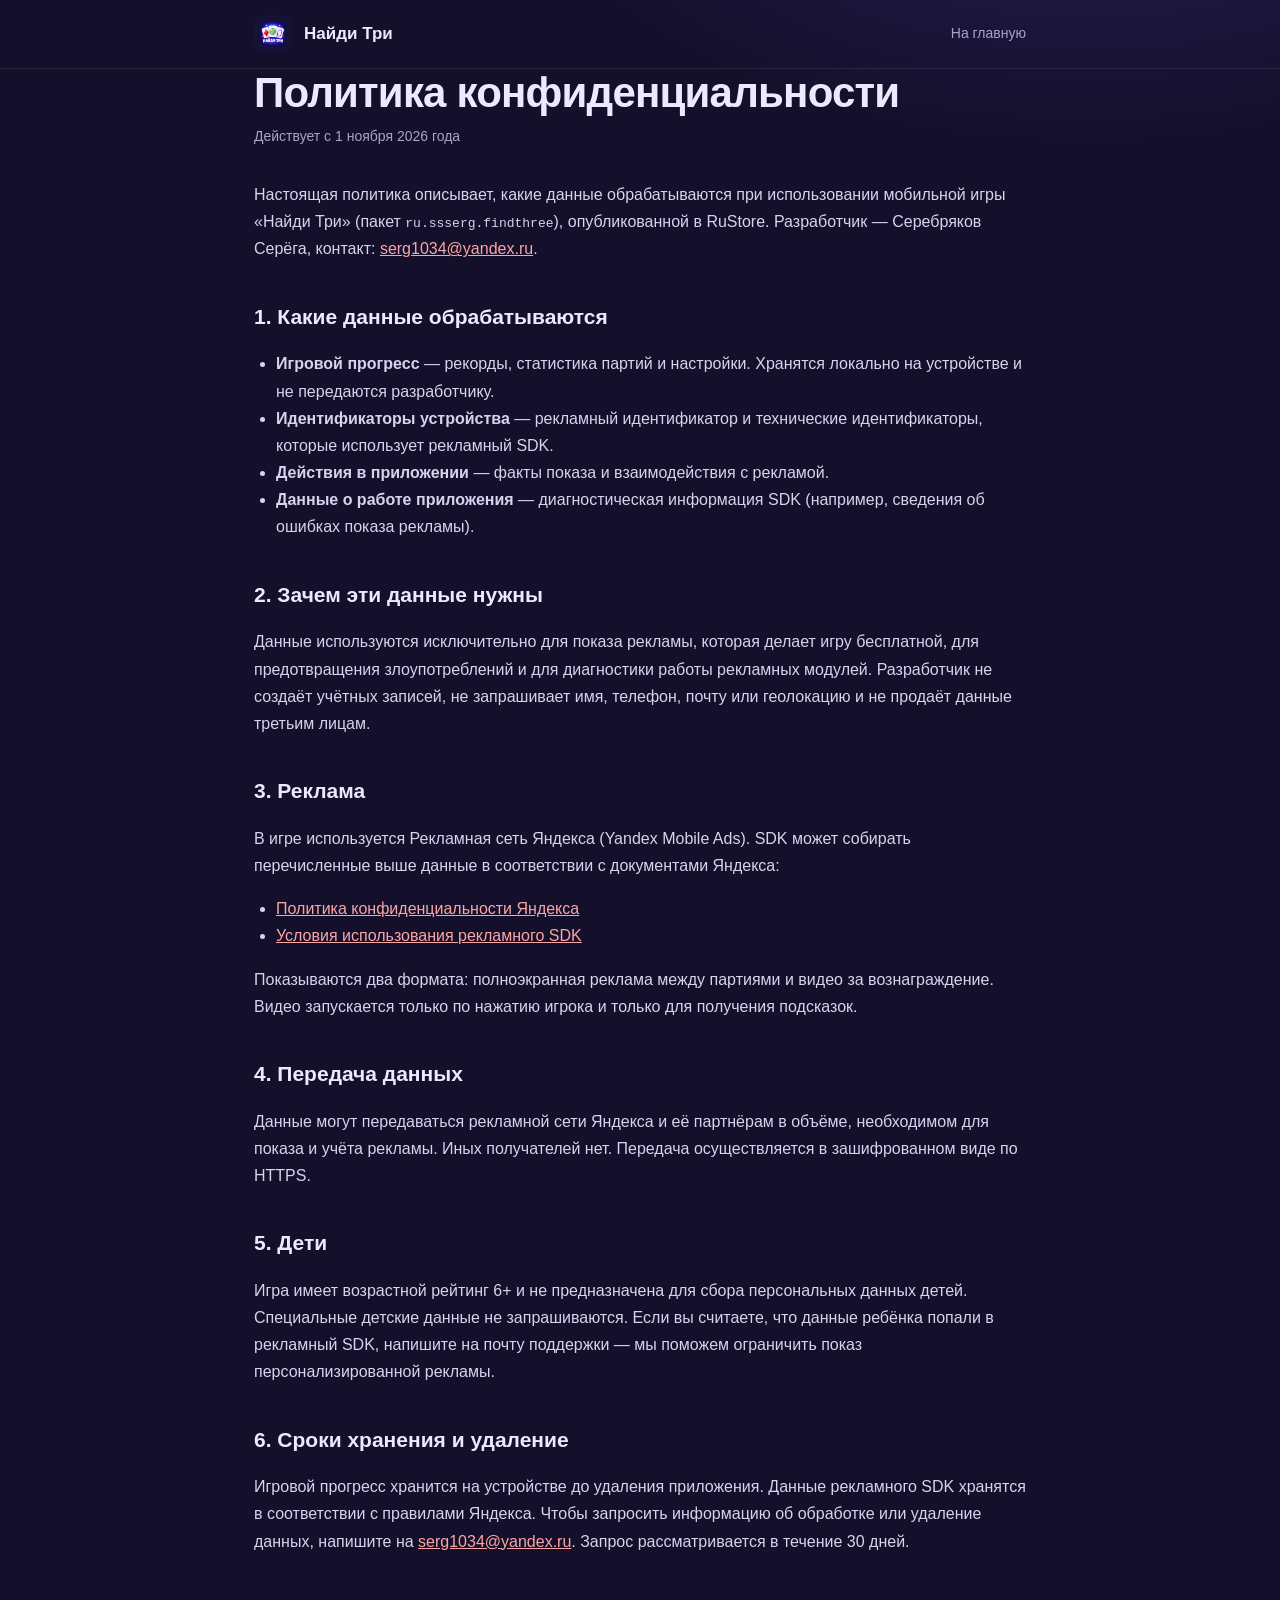
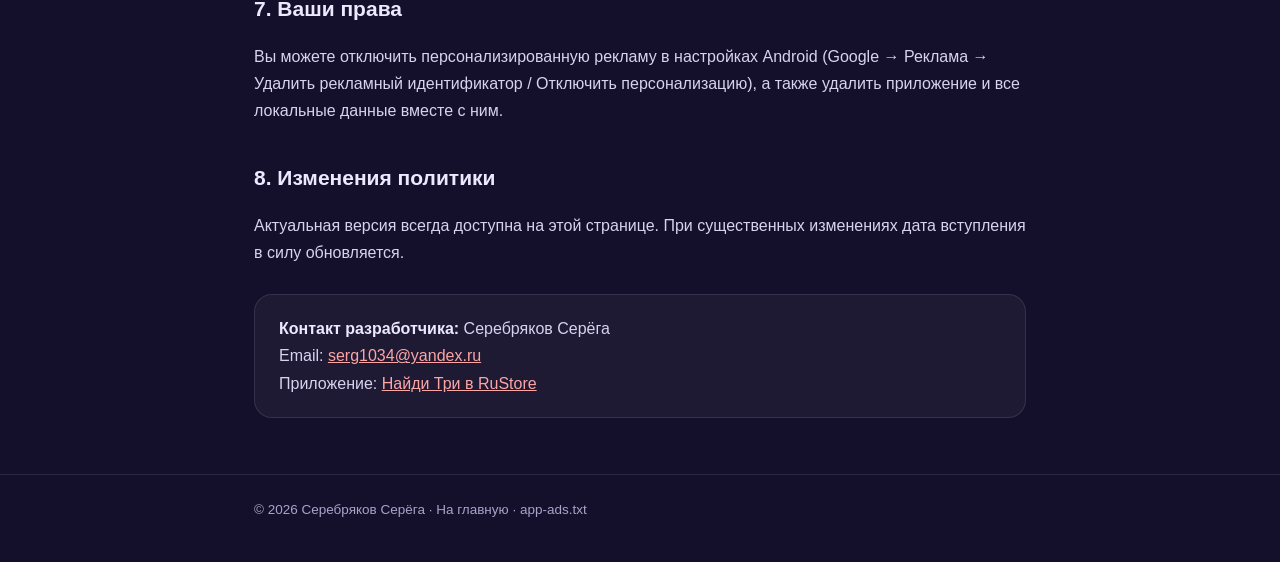
==== privacy.html @ dafddd33 "Find Three developer site and app-ads.txt" ====
<!DOCTYPE html>
<html lang="ru">
<head>
<meta charset="utf-8">
<meta name="viewport" content="width=device-width, initial-scale=1">
<title>Политика конфиденциальности — Найди Три</title>
<meta name="description" content="Политика конфиденциальности игры «Найди Три» для Android.">
<link rel="icon" href="icon.png">
<style>
  :root {
    --bg: #14102b;
    --text: #ece9ff;
    --muted: #a9a3c9;
    --accent: #ef4444;
    --line: rgba(255, 255, 255, 0.1);
    --card: rgba(255, 255, 255, 0.045);
  }
  * { box-sizing: border-box; }
  body {
    margin: 0;
    background: radial-gradient(1000px 600px at 85% -10%, #2a1f5c 0%, transparent 60%), var(--bg);
    color: var(--text);
    font-family: -apple-system, BlinkMacSystemFont, "Segoe UI", Roboto, "Helvetica Neue", Arial, sans-serif;
    line-height: 1.7;
    -webkit-font-smoothing: antialiased;
  }
  .wrap { max-width: 820px; margin: 0 auto; padding: 0 24px; }
  header { border-bottom: 1px solid var(--line); }
  .nav { display: flex; align-items: center; gap: 12px; height: 68px; }
  .nav img { width: 38px; height: 38px; border-radius: 10px; }
  .nav b { font-size: 17px; }
  .nav .spacer { flex: 1; }
  .nav a { color: var(--muted); text-decoration: none; font-size: 14px; }
  .nav a:hover { color: var(--text); }
  main { padding: 48px 0 24px; }
  h1 { font-size: clamp(30px, 5vw, 42px); line-height: 1.15; letter-spacing: -0.8px; margin: 0 0 8px; }
  .date { color: var(--muted); margin: 0 0 32px; font-size: 14px; }
  h2 { font-size: 21px; margin: 36px 0 10px; }
  p, li { color: #d7d3ee; }
  ul { padding-left: 22px; }
  a { color: #fca5a5; }
  .card {
    background: var(--card);
    border: 1px solid var(--line);
    border-radius: 18px;
    padding: 20px 24px;
    margin-top: 28px;
  }
  footer {
    margin-top: 56px;
    border-top: 1px solid var(--line);
    padding: 24px 0 40px;
    color: var(--muted);
    font-size: 13.5px;
  }
  footer a { color: var(--muted); text-decoration: none; }
  footer a:hover { color: var(--text); }
</style>
</head>
<body>
<header>
  <div class="wrap nav">
    <img src="icon.png" alt="Иконка игры «Найди Три»">
    <b>Найди Три</b>
    <span class="spacer"></span>
    <a href="index.html">На главную</a>
  </div>
</header>

<main class="wrap">
  <h1>Политика конфиденциальности</h1>
  <p class="date">Действует с 1 ноября 2026 года</p>

  <p>Настоящая политика описывает, какие данные обрабатываются при использовании мобильной игры «Найди Три» (пакет <code>ru.ssserg.findthree</code>), опубликованной в RuStore. Разработчик — Серебряков Серёга, контакт: <a href="mailto:serg1034@yandex.ru">serg1034@yandex.ru</a>.</p>

  <h2>1. Какие данные обрабатываются</h2>
  <ul>
    <li><b>Игровой прогресс</b> — рекорды, статистика партий и настройки. Хранятся локально на устройстве и не передаются разработчику.</li>
    <li><b>Идентификаторы устройства</b> — рекламный идентификатор и технические идентификаторы, которые использует рекламный SDK.</li>
    <li><b>Действия в приложении</b> — факты показа и взаимодействия с рекламой.</li>
    <li><b>Данные о работе приложения</b> — диагностическая информация SDK (например, сведения об ошибках показа рекламы).</li>
  </ul>

  <h2>2. Зачем эти данные нужны</h2>
  <p>Данные используются исключительно для показа рекламы, которая делает игру бесплатной, для предотвращения злоупотреблений и для диагностики работы рекламных модулей. Разработчик не создаёт учётных записей, не запрашивает имя, телефон, почту или геолокацию и не продаёт данные третьим лицам.</p>

  <h2>3. Реклама</h2>
  <p>В игре используется Рекламная сеть Яндекса (Yandex Mobile Ads). SDK может собирать перечисленные выше данные в соответствии с документами Яндекса:</p>
  <ul>
    <li><a href="https://yandex.ru/legal/confidential/" target="_blank" rel="noopener">Политика конфиденциальности Яндекса</a></li>
    <li><a href="https://yandex.ru/legal/adsdk_agreement/" target="_blank" rel="noopener">Условия использования рекламного SDK</a></li>
  </ul>
  <p>Показываются два формата: полноэкранная реклама между партиями и видео за вознаграждение. Видео запускается только по нажатию игрока и только для получения подсказок.</p>

  <h2>4. Передача данных</h2>
  <p>Данные могут передаваться рекламной сети Яндекса и её партнёрам в объёме, необходимом для показа и учёта рекламы. Иных получателей нет. Передача осуществляется в зашифрованном виде по HTTPS.</p>

  <h2>5. Дети</h2>
  <p>Игра имеет возрастной рейтинг 6+ и не предназначена для сбора персональных данных детей. Специальные детские данные не запрашиваются. Если вы считаете, что данные ребёнка попали в рекламный SDK, напишите на почту поддержки — мы поможем ограничить показ персонализированной рекламы.</p>

  <h2>6. Сроки хранения и удаление</h2>
  <p>Игровой прогресс хранится на устройстве до удаления приложения. Данные рекламного SDK хранятся в соответствии с правилами Яндекса. Чтобы запросить информацию об обработке или удаление данных, напишите на <a href="mailto:serg1034@yandex.ru">serg1034@yandex.ru</a>. Запрос рассматривается в течение 30 дней.</p>

  <h2>7. Ваши права</h2>
  <p>Вы можете отключить персонализированную рекламу в настройках Android (Google → Реклама → Удалить рекламный идентификатор / Отключить персонализацию), а также удалить приложение и все локальные данные вместе с ним.</p>

  <h2>8. Изменения политики</h2>
  <p>Актуальная версия всегда доступна на этой странице. При существенных изменениях дата вступления в силу обновляется.</p>

  <div class="card">
    <p style="margin:0"><b style="color:var(--text)">Контакт разработчика:</b> Серебряков Серёга<br>
    Email: <a href="mailto:serg1034@yandex.ru">serg1034@yandex.ru</a><br>
    Приложение: <a href="https://www.rustore.ru/catalog/app/ru.ssserg.findthree">Найди Три в RuStore</a></p>
  </div>
</main>

<footer>
  <div class="wrap">
    © 2026 Серебряков Серёга · <a href="index.html">На главную</a> · <a href="app-ads.txt">app-ads.txt</a>
  </div>
</footer>
</body>
</html>
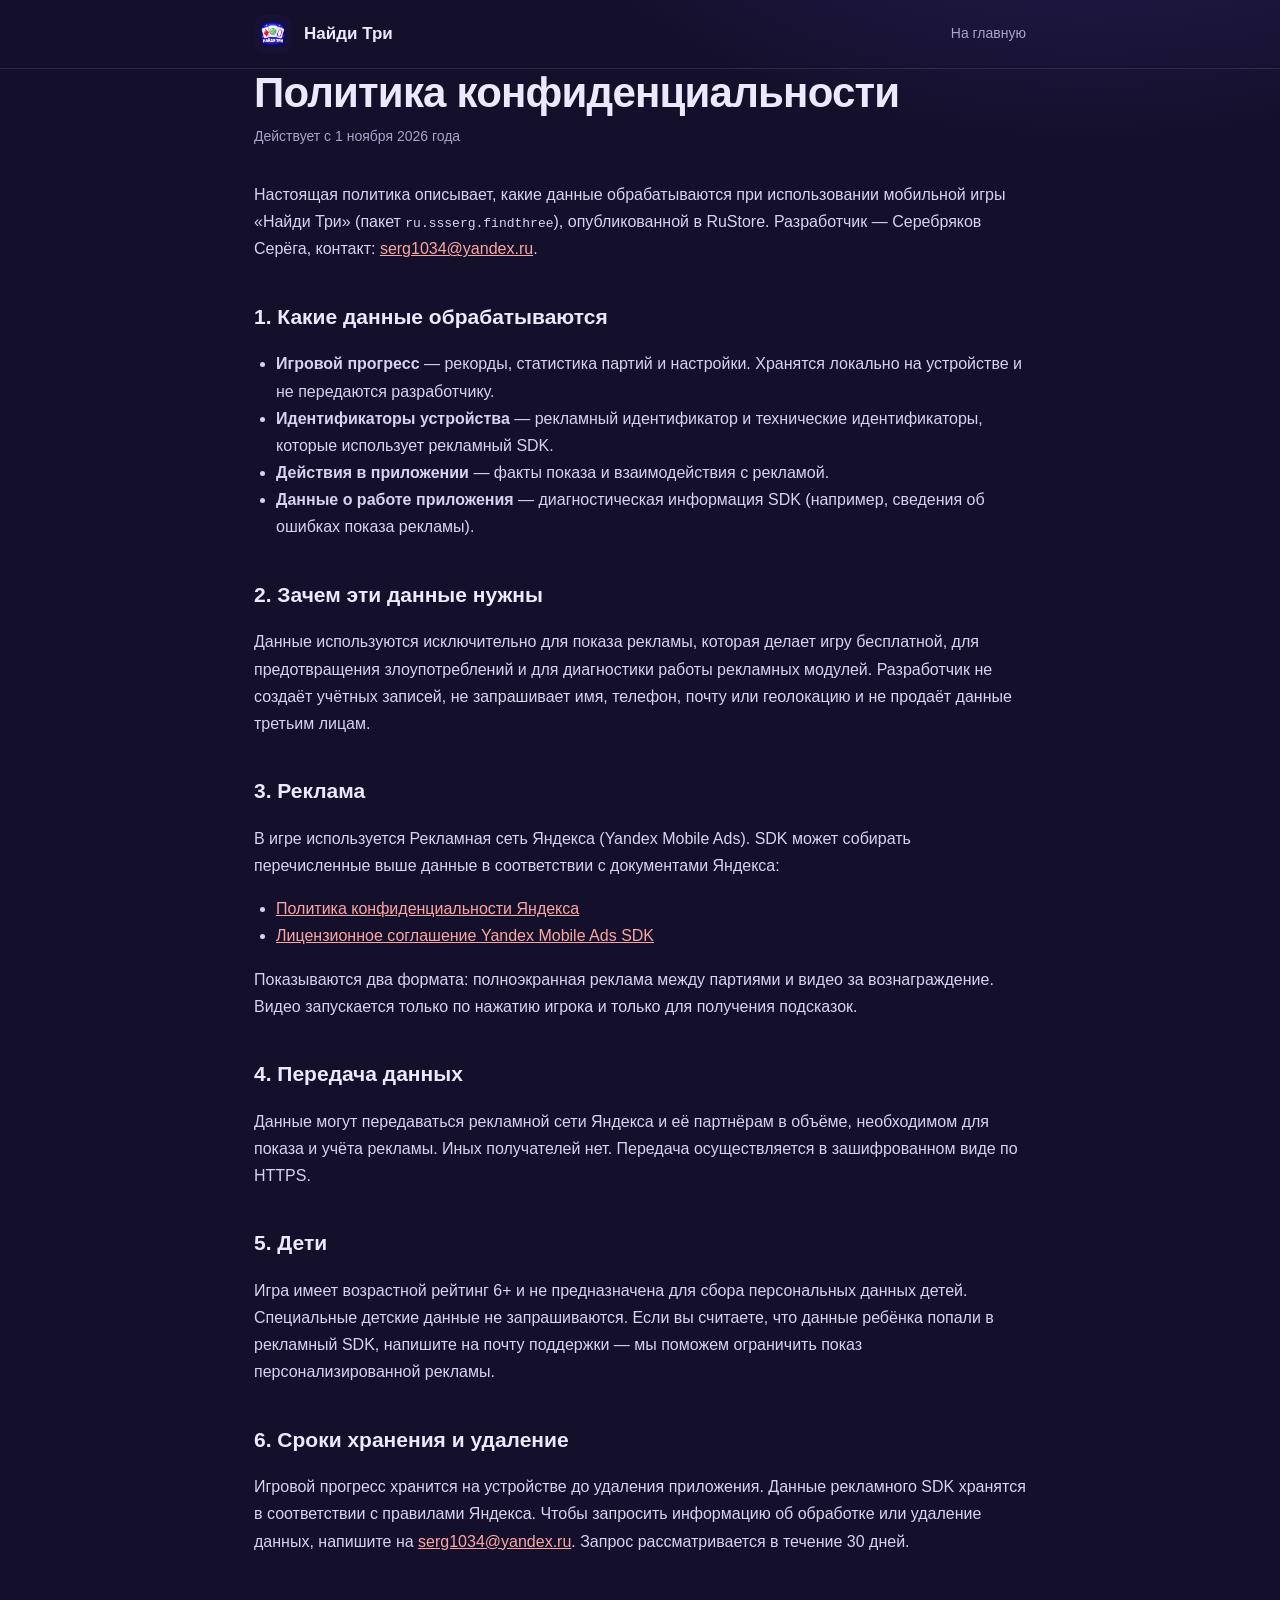
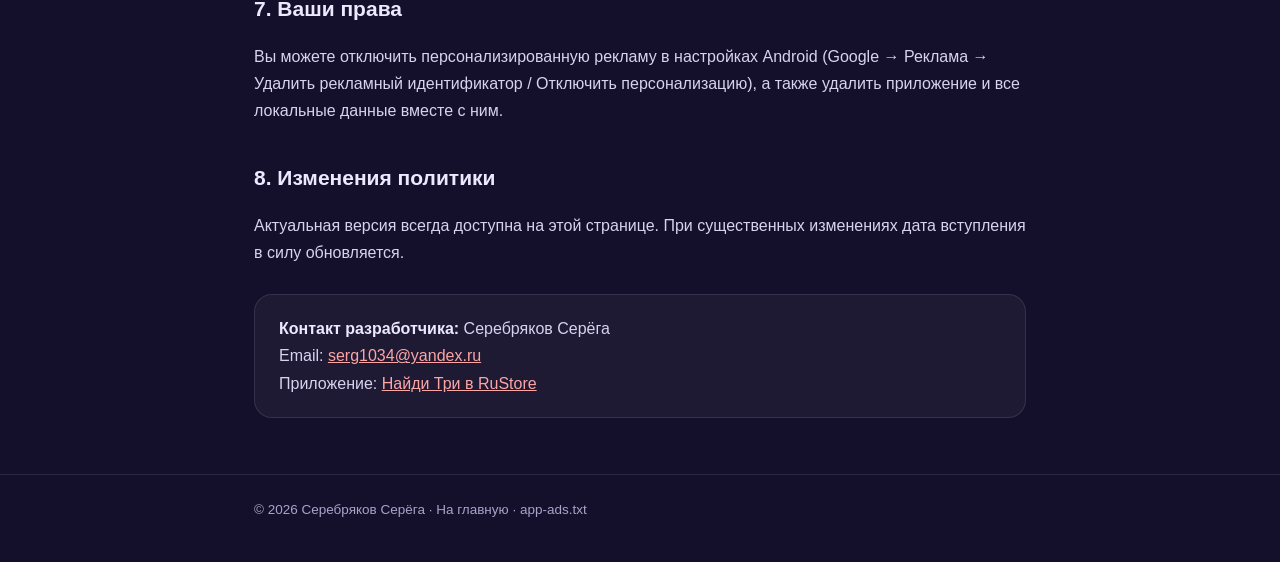
==== commit 683a00ba: "Fix Yandex Mobile Ads SDK agreement link" ====
--- a/privacy.html
+++ b/privacy.html
@@ -88,7 +88,7 @@
   <p>В игре используется Рекламная сеть Яндекса (Yandex Mobile Ads). SDK может собирать перечисленные выше данные в соответствии с документами Яндекса:</p>
   <ul>
     <li><a href="https://yandex.ru/legal/confidential/" target="_blank" rel="noopener">Политика конфиденциальности Яндекса</a></li>
-    <li><a href="https://yandex.ru/legal/adsdk_agreement/" target="_blank" rel="noopener">Условия использования рекламного SDK</a></li>
+    <li><a href="https://yandex.ru/legal/mobileads_sdk_agreement/" target="_blank" rel="noopener">Лицензионное соглашение Yandex Mobile Ads SDK</a></li>
   </ul>
   <p>Показываются два формата: полноэкранная реклама между партиями и видео за вознаграждение. Видео запускается только по нажатию игрока и только для получения подсказок.</p>
 
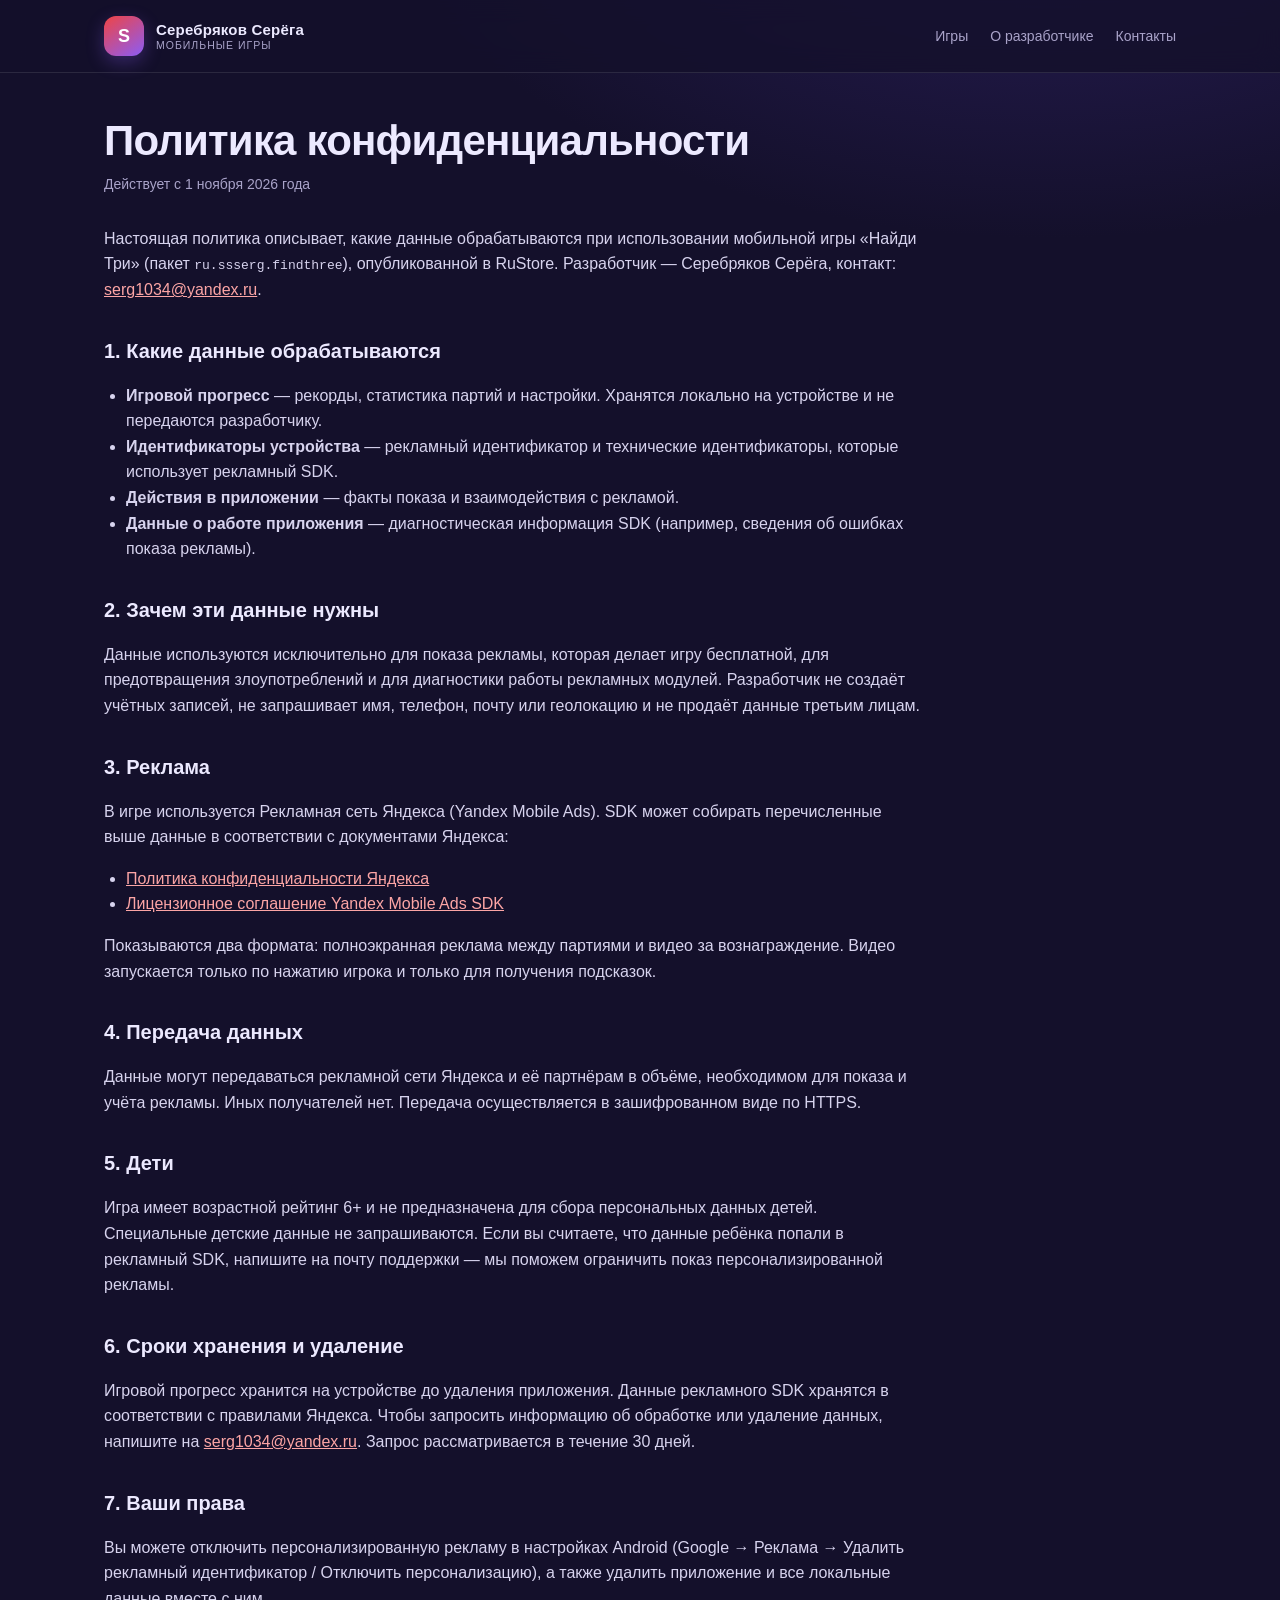
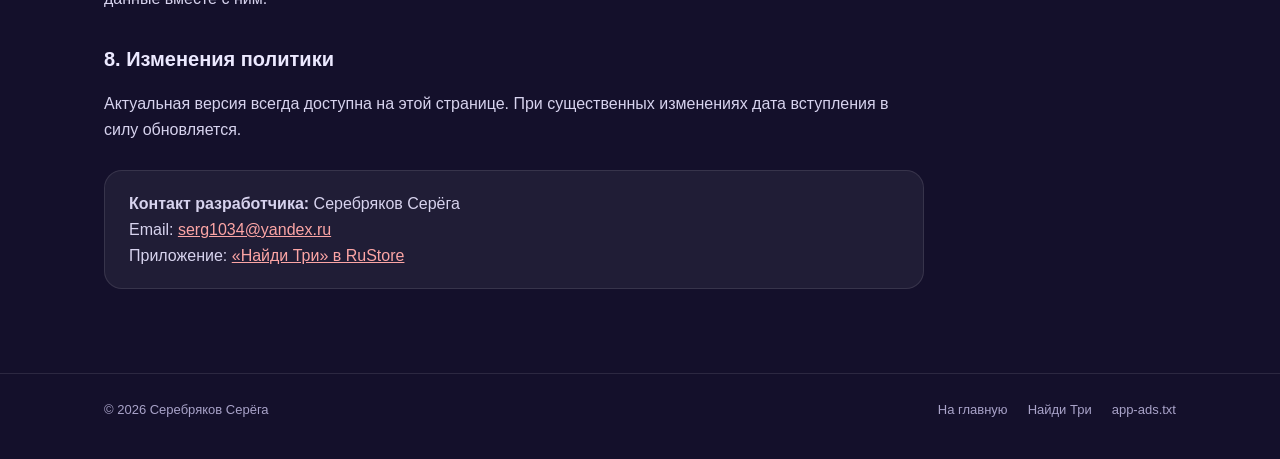
==== commit fc97ca32: "Restructure site into a multi-game developer hub" ====
--- a/privacy.html
+++ b/privacy.html
@@ -5,118 +5,83 @@
 <meta name="viewport" content="width=device-width, initial-scale=1">
 <title>Политика конфиденциальности — Найди Три</title>
 <meta name="description" content="Политика конфиденциальности игры «Найди Три» для Android.">
-<link rel="icon" href="icon.png">
-<style>
-  :root {
-    --bg: #14102b;
-    --text: #ece9ff;
-    --muted: #a9a3c9;
-    --accent: #ef4444;
-    --line: rgba(255, 255, 255, 0.1);
-    --card: rgba(255, 255, 255, 0.045);
-  }
-  * { box-sizing: border-box; }
-  body {
-    margin: 0;
-    background: radial-gradient(1000px 600px at 85% -10%, #2a1f5c 0%, transparent 60%), var(--bg);
-    color: var(--text);
-    font-family: -apple-system, BlinkMacSystemFont, "Segoe UI", Roboto, "Helvetica Neue", Arial, sans-serif;
-    line-height: 1.7;
-    -webkit-font-smoothing: antialiased;
-  }
-  .wrap { max-width: 820px; margin: 0 auto; padding: 0 24px; }
-  header { border-bottom: 1px solid var(--line); }
-  .nav { display: flex; align-items: center; gap: 12px; height: 68px; }
-  .nav img { width: 38px; height: 38px; border-radius: 10px; }
-  .nav b { font-size: 17px; }
-  .nav .spacer { flex: 1; }
-  .nav a { color: var(--muted); text-decoration: none; font-size: 14px; }
-  .nav a:hover { color: var(--text); }
-  main { padding: 48px 0 24px; }
-  h1 { font-size: clamp(30px, 5vw, 42px); line-height: 1.15; letter-spacing: -0.8px; margin: 0 0 8px; }
-  .date { color: var(--muted); margin: 0 0 32px; font-size: 14px; }
-  h2 { font-size: 21px; margin: 36px 0 10px; }
-  p, li { color: #d7d3ee; }
-  ul { padding-left: 22px; }
-  a { color: #fca5a5; }
-  .card {
-    background: var(--card);
-    border: 1px solid var(--line);
-    border-radius: 18px;
-    padding: 20px 24px;
-    margin-top: 28px;
-  }
-  footer {
-    margin-top: 56px;
-    border-top: 1px solid var(--line);
-    padding: 24px 0 40px;
-    color: var(--muted);
-    font-size: 13.5px;
-  }
-  footer a { color: var(--muted); text-decoration: none; }
-  footer a:hover { color: var(--text); }
-</style>
+<link rel="icon" href="assets/find-three-icon.png">
+<link rel="stylesheet" href="styles.css">
 </head>
 <body>
-<header>
+<header class="site-header">
   <div class="wrap nav">
-    <img src="icon.png" alt="Иконка игры «Найди Три»">
-    <b>Найди Три</b>
-    <span class="spacer"></span>
-    <a href="index.html">На главную</a>
+    <a class="brand" href="index.html">
+      <span class="brand-mark">S</span>
+      <span class="brand-text">
+        <b>Серебряков Серёга</b>
+        <small>мобильные игры</small>
+      </span>
+    </a>
+    <nav class="nav-links">
+      <a href="index.html#games">Игры</a>
+      <a href="index.html#about">О разработчике</a>
+      <a href="mailto:serg1034@yandex.ru">Контакты</a>
+    </nav>
   </div>
 </header>
 
 <main class="wrap">
-  <h1>Политика конфиденциальности</h1>
-  <p class="date">Действует с 1 ноября 2026 года</p>
+  <article class="prose">
+    <h1>Политика конфиденциальности</h1>
+    <p class="date">Действует с 1 ноября 2026 года</p>
 
-  <p>Настоящая политика описывает, какие данные обрабатываются при использовании мобильной игры «Найди Три» (пакет <code>ru.ssserg.findthree</code>), опубликованной в RuStore. Разработчик — Серебряков Серёга, контакт: <a href="mailto:serg1034@yandex.ru">serg1034@yandex.ru</a>.</p>
+    <p>Настоящая политика описывает, какие данные обрабатываются при использовании мобильной игры «Найди Три» (пакет <code>ru.ssserg.findthree</code>), опубликованной в RuStore. Разработчик — Серебряков Серёга, контакт: <a href="mailto:serg1034@yandex.ru">serg1034@yandex.ru</a>.</p>
 
-  <h2>1. Какие данные обрабатываются</h2>
-  <ul>
-    <li><b>Игровой прогресс</b> — рекорды, статистика партий и настройки. Хранятся локально на устройстве и не передаются разработчику.</li>
-    <li><b>Идентификаторы устройства</b> — рекламный идентификатор и технические идентификаторы, которые использует рекламный SDK.</li>
-    <li><b>Действия в приложении</b> — факты показа и взаимодействия с рекламой.</li>
-    <li><b>Данные о работе приложения</b> — диагностическая информация SDK (например, сведения об ошибках показа рекламы).</li>
-  </ul>
+    <h2>1. Какие данные обрабатываются</h2>
+    <ul>
+      <li><b>Игровой прогресс</b> — рекорды, статистика партий и настройки. Хранятся локально на устройстве и не передаются разработчику.</li>
+      <li><b>Идентификаторы устройства</b> — рекламный идентификатор и технические идентификаторы, которые использует рекламный SDK.</li>
+      <li><b>Действия в приложении</b> — факты показа и взаимодействия с рекламой.</li>
+      <li><b>Данные о работе приложения</b> — диагностическая информация SDK (например, сведения об ошибках показа рекламы).</li>
+    </ul>
 
-  <h2>2. Зачем эти данные нужны</h2>
-  <p>Данные используются исключительно для показа рекламы, которая делает игру бесплатной, для предотвращения злоупотреблений и для диагностики работы рекламных модулей. Разработчик не создаёт учётных записей, не запрашивает имя, телефон, почту или геолокацию и не продаёт данные третьим лицам.</p>
+    <h2>2. Зачем эти данные нужны</h2>
+    <p>Данные используются исключительно для показа рекламы, которая делает игру бесплатной, для предотвращения злоупотреблений и для диагностики работы рекламных модулей. Разработчик не создаёт учётных записей, не запрашивает имя, телефон, почту или геолокацию и не продаёт данные третьим лицам.</p>
 
-  <h2>3. Реклама</h2>
-  <p>В игре используется Рекламная сеть Яндекса (Yandex Mobile Ads). SDK может собирать перечисленные выше данные в соответствии с документами Яндекса:</p>
-  <ul>
-    <li><a href="https://yandex.ru/legal/confidential/" target="_blank" rel="noopener">Политика конфиденциальности Яндекса</a></li>
-    <li><a href="https://yandex.ru/legal/mobileads_sdk_agreement/" target="_blank" rel="noopener">Лицензионное соглашение Yandex Mobile Ads SDK</a></li>
-  </ul>
-  <p>Показываются два формата: полноэкранная реклама между партиями и видео за вознаграждение. Видео запускается только по нажатию игрока и только для получения подсказок.</p>
+    <h2>3. Реклама</h2>
+    <p>В игре используется Рекламная сеть Яндекса (Yandex Mobile Ads). SDK может собирать перечисленные выше данные в соответствии с документами Яндекса:</p>
+    <ul>
+      <li><a href="https://yandex.ru/legal/confidential/" target="_blank" rel="noopener">Политика конфиденциальности Яндекса</a></li>
+      <li><a href="https://yandex.ru/legal/mobileads_sdk_agreement/" target="_blank" rel="noopener">Лицензионное соглашение Yandex Mobile Ads SDK</a></li>
+    </ul>
+    <p>Показываются два формата: полноэкранная реклама между партиями и видео за вознаграждение. Видео запускается только по нажатию игрока и только для получения подсказок.</p>
 
-  <h2>4. Передача данных</h2>
-  <p>Данные могут передаваться рекламной сети Яндекса и её партнёрам в объёме, необходимом для показа и учёта рекламы. Иных получателей нет. Передача осуществляется в зашифрованном виде по HTTPS.</p>
+    <h2>4. Передача данных</h2>
+    <p>Данные могут передаваться рекламной сети Яндекса и её партнёрам в объёме, необходимом для показа и учёта рекламы. Иных получателей нет. Передача осуществляется в зашифрованном виде по HTTPS.</p>
 
-  <h2>5. Дети</h2>
-  <p>Игра имеет возрастной рейтинг 6+ и не предназначена для сбора персональных данных детей. Специальные детские данные не запрашиваются. Если вы считаете, что данные ребёнка попали в рекламный SDK, напишите на почту поддержки — мы поможем ограничить показ персонализированной рекламы.</p>
+    <h2>5. Дети</h2>
+    <p>Игра имеет возрастной рейтинг 6+ и не предназначена для сбора персональных данных детей. Специальные детские данные не запрашиваются. Если вы считаете, что данные ребёнка попали в рекламный SDK, напишите на почту поддержки — мы поможем ограничить показ персонализированной рекламы.</p>
 
-  <h2>6. Сроки хранения и удаление</h2>
-  <p>Игровой прогресс хранится на устройстве до удаления приложения. Данные рекламного SDK хранятся в соответствии с правилами Яндекса. Чтобы запросить информацию об обработке или удаление данных, напишите на <a href="mailto:serg1034@yandex.ru">serg1034@yandex.ru</a>. Запрос рассматривается в течение 30 дней.</p>
+    <h2>6. Сроки хранения и удаление</h2>
+    <p>Игровой прогресс хранится на устройстве до удаления приложения. Данные рекламного SDK хранятся в соответствии с правилами Яндекса. Чтобы запросить информацию об обработке или удаление данных, напишите на <a href="mailto:serg1034@yandex.ru">serg1034@yandex.ru</a>. Запрос рассматривается в течение 30 дней.</p>
 
-  <h2>7. Ваши права</h2>
-  <p>Вы можете отключить персонализированную рекламу в настройках Android (Google → Реклама → Удалить рекламный идентификатор / Отключить персонализацию), а также удалить приложение и все локальные данные вместе с ним.</p>
+    <h2>7. Ваши права</h2>
+    <p>Вы можете отключить персонализированную рекламу в настройках Android (Google → Реклама → Удалить рекламный идентификатор / Отключить персонализацию), а также удалить приложение и все локальные данные вместе с ним.</p>
 
-  <h2>8. Изменения политики</h2>
-  <p>Актуальная версия всегда доступна на этой странице. При существенных изменениях дата вступления в силу обновляется.</p>
+    <h2>8. Изменения политики</h2>
+    <p>Актуальная версия всегда доступна на этой странице. При существенных изменениях дата вступления в силу обновляется.</p>
 
-  <div class="card">
-    <p style="margin:0"><b style="color:var(--text)">Контакт разработчика:</b> Серебряков Серёга<br>
-    Email: <a href="mailto:serg1034@yandex.ru">serg1034@yandex.ru</a><br>
-    Приложение: <a href="https://www.rustore.ru/catalog/app/ru.ssserg.findthree">Найди Три в RuStore</a></p>
-  </div>
+    <div class="contact-card">
+      <p><b>Контакт разработчика:</b> Серебряков Серёга<br>
+      Email: <a href="mailto:serg1034@yandex.ru">serg1034@yandex.ru</a><br>
+      Приложение: <a href="https://www.rustore.ru/catalog/app/ru.ssserg.findthree">«Найди Три» в RuStore</a></p>
+    </div>
+  </article>
 </main>
 
-<footer>
-  <div class="wrap">
-    © 2026 Серебряков Серёга · <a href="index.html">На главную</a> · <a href="app-ads.txt">app-ads.txt</a>
+<footer class="site-footer">
+  <div class="wrap footer-row">
+    <span>© 2026 Серебряков Серёга</span>
+    <span class="spacer"></span>
+    <a href="index.html">На главную</a>
+    <a href="games/find-three.html">Найди Три</a>
+    <a href="app-ads.txt">app-ads.txt</a>
   </div>
 </footer>
 </body>
--- a/styles.css
+++ b/styles.css
@@ -0,0 +1,743 @@
+:root {
+  --bg: #14102b;
+  --bg-soft: #1d1740;
+  --panel: rgba(255, 255, 255, 0.055);
+  --panel-strong: rgba(255, 255, 255, 0.08);
+  --line: rgba(255, 255, 255, 0.1);
+  --line-strong: rgba(255, 255, 255, 0.2);
+  --text: #ece9ff;
+  --muted: #a9a3c9;
+  --accent: #ef4444;
+  --accent-dark: #c53030;
+  --accent-soft: rgba(239, 68, 68, 0.14);
+  --violet: #8b5cf6;
+  --radius: 20px;
+  --max: 1120px;
+}
+
+* { box-sizing: border-box; }
+
+html { scroll-behavior: smooth; }
+
+body {
+  margin: 0;
+  background:
+    radial-gradient(1100px 650px at 82% -8%, #2a1f5c 0%, transparent 62%),
+    var(--bg);
+  color: var(--text);
+  font-family: -apple-system, BlinkMacSystemFont, "Segoe UI", Roboto, "Helvetica Neue", Arial, sans-serif;
+  line-height: 1.6;
+  -webkit-font-smoothing: antialiased;
+}
+
+img { max-width: 100%; }
+
+a { color: inherit; }
+
+.wrap {
+  max-width: var(--max);
+  margin: 0 auto;
+  padding: 0 24px;
+}
+
+/* Header */
+
+.site-header {
+  position: sticky;
+  top: 0;
+  z-index: 20;
+  border-bottom: 1px solid var(--line);
+  background: rgba(20, 16, 43, 0.82);
+  backdrop-filter: blur(12px);
+}
+
+.nav {
+  display: flex;
+  align-items: center;
+  gap: 20px;
+  min-height: 72px;
+}
+
+.brand {
+  display: flex;
+  align-items: center;
+  gap: 12px;
+  margin-right: auto;
+  text-decoration: none;
+}
+
+.brand-mark {
+  width: 40px;
+  height: 40px;
+  border-radius: 12px;
+  background: linear-gradient(145deg, var(--accent), var(--violet));
+  display: grid;
+  place-items: center;
+  color: #fff;
+  font-size: 18px;
+  font-weight: 800;
+  box-shadow: 0 6px 18px rgba(139, 92, 246, 0.3);
+}
+
+.brand-text {
+  display: flex;
+  flex-direction: column;
+  line-height: 1.15;
+}
+
+.brand-text b {
+  font-size: 15px;
+  letter-spacing: 0.2px;
+}
+
+.brand-text small {
+  color: var(--muted);
+  font-size: 10.5px;
+  letter-spacing: 1px;
+  text-transform: uppercase;
+}
+
+.nav-links {
+  display: flex;
+  align-items: center;
+  gap: 22px;
+}
+
+.nav-links a {
+  color: var(--muted);
+  text-decoration: none;
+  font-size: 14px;
+}
+
+.nav-links a:hover { color: var(--text); }
+
+/* Buttons */
+
+.btn {
+  display: inline-flex;
+  align-items: center;
+  justify-content: center;
+  gap: 8px;
+  padding: 13px 22px;
+  border: 1px solid transparent;
+  border-radius: 13px;
+  background: var(--accent);
+  color: #fff;
+  font-size: 15px;
+  font-weight: 700;
+  text-decoration: none;
+  box-shadow: 0 10px 28px rgba(239, 68, 68, 0.26);
+  transition: transform 0.15s ease, background 0.15s ease, border-color 0.15s ease;
+  cursor: pointer;
+}
+
+.btn:hover {
+  background: var(--accent-dark);
+  transform: translateY(-1px);
+}
+
+.btn.ghost {
+  background: rgba(255, 255, 255, 0.04);
+  border-color: var(--line);
+  color: var(--text);
+  box-shadow: none;
+}
+
+.btn.ghost:hover {
+  background: rgba(255, 255, 255, 0.08);
+  border-color: var(--line-strong);
+}
+
+.btn.small {
+  padding: 9px 15px;
+  border-radius: 10px;
+  font-size: 13.5px;
+}
+
+/* Home */
+
+.home-hero {
+  max-width: 820px;
+  padding: 78px 0 44px;
+}
+
+.eyebrow {
+  display: inline-flex;
+  align-items: center;
+  gap: 9px;
+  margin-bottom: 16px;
+  color: #fca5a5;
+  font-size: 12px;
+  font-weight: 600;
+  letter-spacing: 1.4px;
+  text-transform: uppercase;
+}
+
+.eyebrow::before {
+  content: "";
+  width: 22px;
+  height: 1px;
+  background: var(--accent);
+}
+
+.home-hero h1 {
+  margin: 0 0 20px;
+  font-size: clamp(38px, 6vw, 62px);
+  line-height: 1.03;
+  letter-spacing: -2px;
+}
+
+.home-hero h1 span { color: var(--accent); }
+
+.home-hero .lead {
+  max-width: 640px;
+  margin: 0 0 28px;
+  color: var(--muted);
+  font-size: 18px;
+}
+
+.actions {
+  display: flex;
+  flex-wrap: wrap;
+  gap: 12px;
+}
+
+/* Sections */
+
+.section { padding: 34px 0 10px; }
+
+.section-head {
+  display: flex;
+  align-items: flex-end;
+  justify-content: space-between;
+  gap: 16px;
+  margin-bottom: 22px;
+}
+
+.section-head h2 {
+  margin: 0;
+  font-size: 30px;
+  letter-spacing: -0.6px;
+}
+
+.section-head p {
+  margin: 4px 0 0;
+  color: var(--muted);
+  font-size: 14.5px;
+}
+
+.count {
+  flex: 0 0 auto;
+  padding: 5px 10px;
+  border: 1px solid var(--line);
+  border-radius: 999px;
+  color: var(--muted);
+  font-size: 12.5px;
+  white-space: nowrap;
+}
+
+/* Game catalog */
+
+.game-grid {
+  display: grid;
+  grid-template-columns: repeat(auto-fit, minmax(310px, 1fr));
+  gap: 20px;
+}
+
+.game-card {
+  display: flex;
+  flex-direction: column;
+  overflow: hidden;
+  border: 1px solid var(--line);
+  border-radius: var(--radius);
+  background: var(--panel);
+  transition: transform 0.18s ease, border-color 0.18s ease;
+}
+
+.game-card:hover {
+  transform: translateY(-2px);
+  border-color: var(--line-strong);
+}
+
+.game-cover {
+  display: block;
+  aspect-ratio: 16 / 9;
+  overflow: hidden;
+  background: #0f0b22;
+}
+
+.game-cover img {
+  display: block;
+  width: 100%;
+  height: 100%;
+  object-fit: cover;
+  transition: transform 0.35s ease;
+}
+
+.game-card:hover .game-cover img { transform: scale(1.025); }
+
+.game-body {
+  display: flex;
+  flex: 1;
+  flex-direction: column;
+  padding: 20px 22px 22px;
+}
+
+.game-top {
+  display: flex;
+  align-items: center;
+  justify-content: space-between;
+  gap: 12px;
+}
+
+.game-top h3 {
+  margin: 0;
+  font-size: 22px;
+  letter-spacing: -0.3px;
+}
+
+.game-top h3 a { text-decoration: none; }
+
+.badge {
+  flex: 0 0 auto;
+  padding: 3px 8px;
+  border: 1px solid rgba(239, 68, 68, 0.25);
+  border-radius: 999px;
+  background: var(--accent-soft);
+  color: #fca5a5;
+  font-size: 11.5px;
+  font-weight: 700;
+}
+
+.game-desc {
+  margin: 8px 0 16px;
+  color: var(--muted);
+  font-size: 14.5px;
+}
+
+.tags {
+  display: flex;
+  flex-wrap: wrap;
+  gap: 6px;
+  margin-bottom: 18px;
+}
+
+.tag {
+  padding: 4px 9px;
+  border: 1px solid var(--line);
+  border-radius: 8px;
+  background: rgba(255, 255, 255, 0.03);
+  color: #c9c4e6;
+  font-size: 11.5px;
+}
+
+.game-actions {
+  display: flex;
+  align-items: center;
+  gap: 12px;
+  margin-top: auto;
+}
+
+.link-arrow {
+  color: var(--muted);
+  font-size: 13.5px;
+  text-decoration: none;
+}
+
+.link-arrow:hover { color: var(--text); }
+
+.game-card.placeholder {
+  border-style: dashed;
+  background: rgba(255, 255, 255, 0.02);
+}
+
+.placeholder-cover {
+  display: grid;
+  place-items: center;
+  aspect-ratio: 16 / 9;
+  border-bottom: 1px dashed var(--line);
+  background: radial-gradient(circle at 50% 42%, rgba(139, 92, 246, 0.16), transparent 65%);
+}
+
+.placeholder-cover span {
+  display: grid;
+  place-items: center;
+  width: 52px;
+  height: 52px;
+  border: 1px dashed rgba(255, 255, 255, 0.25);
+  border-radius: 16px;
+  color: var(--muted);
+  font-size: 26px;
+}
+
+.placeholder .game-body h3 {
+  margin: 0 0 6px;
+  font-size: 19px;
+}
+
+.placeholder .game-body p {
+  margin: 0;
+  color: var(--muted);
+  font-size: 14px;
+}
+
+/* About */
+
+.about {
+  display: grid;
+  grid-template-columns: 1.2fr 0.8fr;
+  gap: 32px;
+  align-items: start;
+  padding: 58px 0 20px;
+}
+
+.about h2 {
+  margin: 0 0 14px;
+  font-size: 30px;
+  letter-spacing: -0.6px;
+}
+
+.about p {
+  margin: 0 0 12px;
+  color: var(--muted);
+  font-size: 15.5px;
+}
+
+.about a { color: #fca5a5; }
+
+.facts {
+  display: grid;
+  gap: 10px;
+}
+
+.fact {
+  display: flex;
+  align-items: baseline;
+  gap: 12px;
+  padding: 15px 18px;
+  border: 1px solid var(--line);
+  border-radius: 14px;
+  background: var(--panel);
+}
+
+.fact b {
+  min-width: 46px;
+  color: var(--text);
+  font-size: 23px;
+  letter-spacing: -0.5px;
+}
+
+.fact span {
+  color: var(--muted);
+  font-size: 13.5px;
+}
+
+/* Game detail */
+
+.breadcrumb {
+  padding-top: 28px;
+  color: var(--muted);
+  font-size: 13px;
+}
+
+.breadcrumb a {
+  color: var(--muted);
+  text-decoration: none;
+}
+
+.breadcrumb a:hover { color: var(--text); }
+
+.breadcrumb span {
+  margin: 0 6px;
+  opacity: 0.55;
+}
+
+.game-hero {
+  display: grid;
+  grid-template-columns: 1.05fr 0.95fr;
+  gap: 44px;
+  align-items: center;
+  padding: 34px 0 20px;
+}
+
+.game-badges {
+  display: flex;
+  flex-wrap: wrap;
+  gap: 8px;
+  margin-bottom: 16px;
+}
+
+.game-badges .badge {
+  padding: 5px 10px;
+  border-color: var(--line);
+  background: rgba(255, 255, 255, 0.04);
+  color: var(--muted);
+  font-weight: 600;
+}
+
+.game-badges .badge.hot {
+  border-color: rgba(239, 68, 68, 0.25);
+  background: var(--accent-soft);
+  color: #fca5a5;
+}
+
+.game-hero h1 {
+  margin: 0 0 14px;
+  font-size: clamp(40px, 6vw, 60px);
+  line-height: 1.02;
+  letter-spacing: -1.5px;
+}
+
+.game-hero .lead {
+  margin: 0 0 24px;
+  color: var(--muted);
+  font-size: 17.5px;
+}
+
+.game-hero .cover {
+  display: block;
+  width: 100%;
+  border: 1px solid var(--line);
+  border-radius: 20px;
+  box-shadow: 0 30px 70px rgba(0, 0, 0, 0.45);
+}
+
+.meta-row {
+  display: flex;
+  flex-wrap: wrap;
+  gap: 10px 18px;
+  margin-top: 18px;
+  color: var(--muted);
+  font-size: 13px;
+}
+
+.meta-row b {
+  color: var(--text);
+  font-weight: 600;
+}
+
+.detail-section { padding-top: 52px; }
+
+.detail-section h2 {
+  margin: 0 0 8px;
+  font-size: 27px;
+  letter-spacing: -0.4px;
+}
+
+.detail-section .sub {
+  margin: 0 0 22px;
+  color: var(--muted);
+  font-size: 14.5px;
+}
+
+.feature-grid {
+  display: grid;
+  grid-template-columns: repeat(3, 1fr);
+  gap: 14px;
+}
+
+.feature {
+  padding: 20px;
+  border: 1px solid var(--line);
+  border-radius: 16px;
+  background: var(--panel);
+}
+
+.feature .num {
+  display: inline-flex;
+  align-items: center;
+  justify-content: center;
+  width: 34px;
+  height: 34px;
+  margin-bottom: 12px;
+  border-radius: 10px;
+  background: var(--accent);
+  color: #fff;
+  font-size: 15px;
+  font-weight: 800;
+}
+
+.feature h3 {
+  margin: 0 0 6px;
+  font-size: 16.5px;
+}
+
+.feature p {
+  margin: 0;
+  color: var(--muted);
+  font-size: 14px;
+}
+
+.shots {
+  display: grid;
+  grid-template-columns: repeat(3, 1fr);
+  gap: 14px;
+}
+
+.shots img {
+  display: block;
+  width: 100%;
+  border: 1px solid var(--line);
+  border-radius: 16px;
+}
+
+.note {
+  padding: 20px 22px;
+  border: 1px solid var(--line);
+  border-radius: 16px;
+  background: var(--bg-soft);
+  color: var(--muted);
+  font-size: 14px;
+}
+
+.note p { margin: 0 0 10px; }
+.note p:last-child { margin-bottom: 0; }
+.note b { color: var(--text); }
+.note a { color: #fca5a5; }
+
+.cta-box {
+  display: flex;
+  flex-wrap: wrap;
+  align-items: center;
+  justify-content: space-between;
+  gap: 16px;
+  margin-top: 30px;
+  padding: 24px;
+  border: 1px solid var(--line);
+  border-radius: 18px;
+  background: linear-gradient(135deg, rgba(239, 68, 68, 0.1), rgba(139, 92, 246, 0.08));
+}
+
+.cta-box h2 {
+  margin: 0 0 4px;
+  font-size: 22px;
+}
+
+.cta-box p {
+  margin: 0;
+  color: var(--muted);
+  font-size: 13.5px;
+}
+
+/* Privacy and prose pages */
+
+.prose {
+  max-width: 820px;
+  padding: 44px 0 20px;
+}
+
+.prose h1 {
+  margin: 0 0 8px;
+  font-size: clamp(30px, 5vw, 42px);
+  line-height: 1.15;
+  letter-spacing: -0.8px;
+}
+
+.prose .date {
+  margin: 0 0 30px;
+  color: var(--muted);
+  font-size: 14px;
+}
+
+.prose h2 {
+  margin: 32px 0 8px;
+  font-size: 20px;
+}
+
+.prose p,
+.prose li { color: #d7d3ee; }
+
+.prose ul { padding-left: 22px; }
+
+.prose a { color: #fca5a5; }
+
+.contact-card {
+  margin-top: 28px;
+  padding: 20px 24px;
+  border: 1px solid var(--line);
+  border-radius: 18px;
+  background: var(--panel);
+}
+
+.contact-card p { margin: 0; }
+
+/* Footer */
+
+.site-footer {
+  margin-top: 64px;
+  padding: 26px 0 38px;
+  border-top: 1px solid var(--line);
+  color: var(--muted);
+  font-size: 13px;
+}
+
+.footer-row {
+  display: flex;
+  flex-wrap: wrap;
+  align-items: center;
+  gap: 14px 20px;
+}
+
+.footer-row .spacer { flex: 1; }
+
+.site-footer a {
+  color: var(--muted);
+  text-decoration: none;
+}
+
+.site-footer a:hover { color: var(--text); }
+
+/* Responsive */
+
+@media (max-width: 900px) {
+  .game-hero {
+    grid-template-columns: 1fr;
+    gap: 26px;
+  }
+
+  .game-hero .cover { order: -1; }
+
+  .about {
+    grid-template-columns: 1fr;
+    gap: 22px;
+  }
+}
+
+@media (max-width: 760px) {
+  .feature-grid,
+  .shots { grid-template-columns: 1fr; }
+
+  .home-hero { padding-top: 48px; }
+
+  .section-head {
+    align-items: flex-start;
+    flex-direction: column;
+    gap: 10px;
+  }
+}
+
+@media (max-width: 620px) {
+  .nav { min-height: 64px; }
+
+  .nav-links { display: none; }
+
+  .brand-text b { font-size: 14px; }
+
+  .brand-text small { font-size: 10px; }
+
+  .home-hero {
+    padding-top: 42px;
+    padding-bottom: 30px;
+  }
+
+  .home-hero h1 { letter-spacing: -1px; }
+
+  .game-grid { grid-template-columns: 1fr; }
+
+  .footer-row {
+    flex-direction: column;
+    align-items: flex-start;
+  }
+
+  .footer-row .spacer { display: none; }
+}
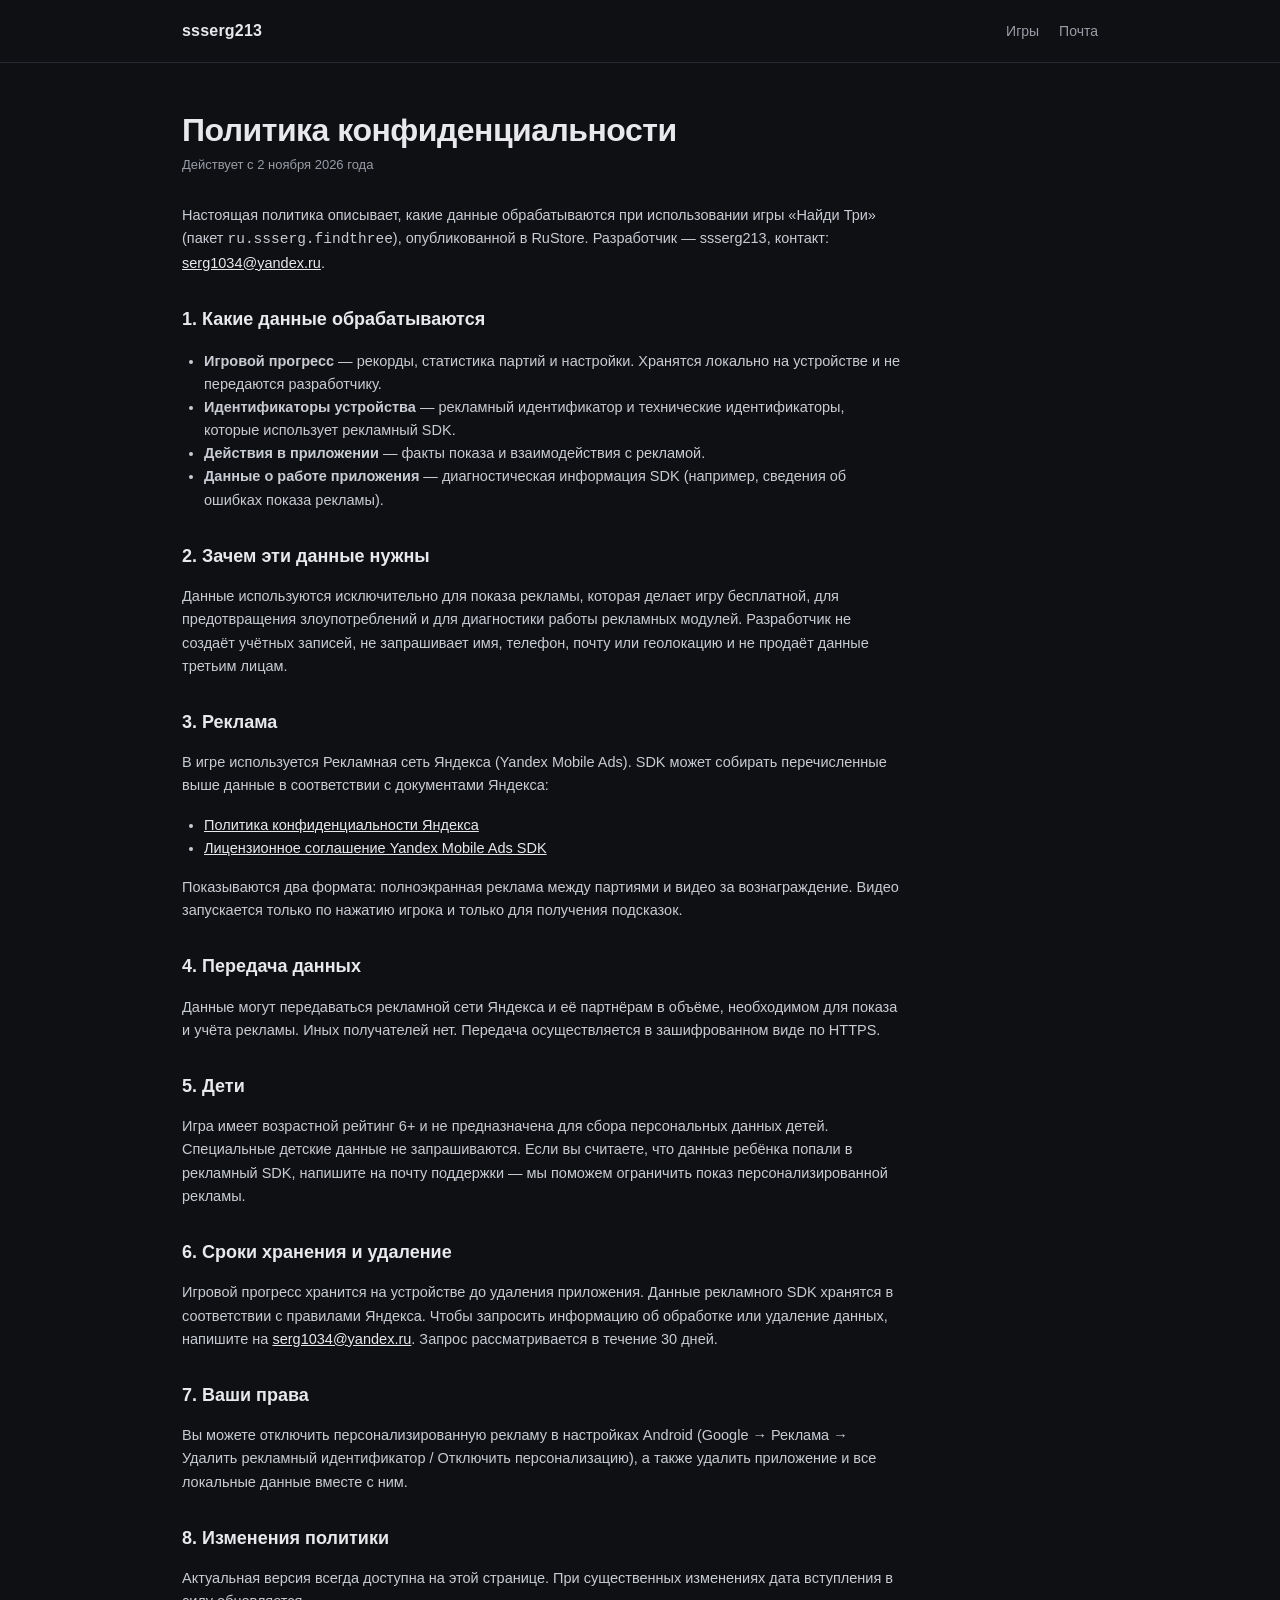
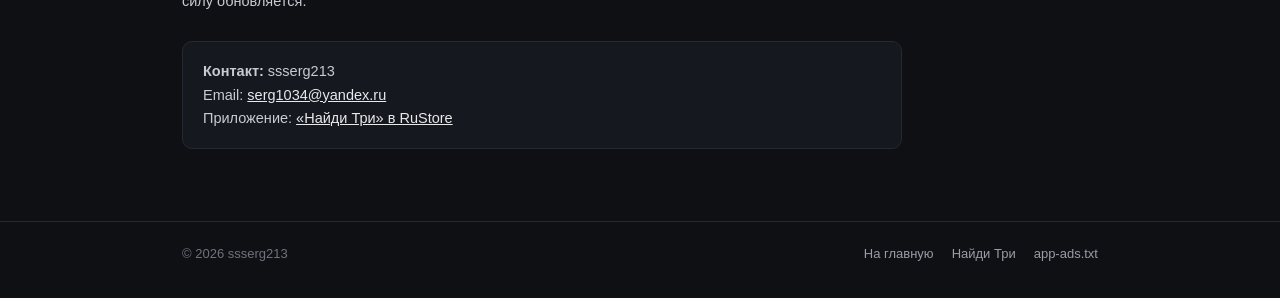
==== commit 0b9ad82f: "Simplify site: flat dark theme, no personal name, compact game list" ====
--- a/privacy.html
+++ b/privacy.html
@@ -11,17 +11,10 @@
 <body>
 <header class="site-header">
   <div class="wrap nav">
-    <a class="brand" href="index.html">
-      <span class="brand-mark">S</span>
-      <span class="brand-text">
-        <b>Серебряков Серёга</b>
-        <small>мобильные игры</small>
-      </span>
-    </a>
+    <a class="brand" href="index.html">ssserg213</a>
     <nav class="nav-links">
       <a href="index.html#games">Игры</a>
-      <a href="index.html#about">О разработчике</a>
-      <a href="mailto:serg1034@yandex.ru">Контакты</a>
+      <a href="mailto:serg1034@yandex.ru">Почта</a>
     </nav>
   </div>
 </header>
@@ -29,9 +22,9 @@
 <main class="wrap">
   <article class="prose">
     <h1>Политика конфиденциальности</h1>
-    <p class="date">Действует с 1 ноября 2026 года</p>
+    <p class="date">Действует с 2 ноября 2026 года</p>
 
-    <p>Настоящая политика описывает, какие данные обрабатываются при использовании мобильной игры «Найди Три» (пакет <code>ru.ssserg.findthree</code>), опубликованной в RuStore. Разработчик — Серебряков Серёга, контакт: <a href="mailto:serg1034@yandex.ru">serg1034@yandex.ru</a>.</p>
+    <p>Настоящая политика описывает, какие данные обрабатываются при использовании игры «Найди Три» (пакет <code>ru.ssserg.findthree</code>), опубликованной в RuStore. Разработчик — ssserg213, контакт: <a href="mailto:serg1034@yandex.ru">serg1034@yandex.ru</a>.</p>
 
     <h2>1. Какие данные обрабатываются</h2>
     <ul>
@@ -68,7 +61,7 @@
     <p>Актуальная версия всегда доступна на этой странице. При существенных изменениях дата вступления в силу обновляется.</p>
 
     <div class="contact-card">
-      <p><b>Контакт разработчика:</b> Серебряков Серёга<br>
+      <p><b>Контакт:</b> ssserg213<br>
       Email: <a href="mailto:serg1034@yandex.ru">serg1034@yandex.ru</a><br>
       Приложение: <a href="https://www.rustore.ru/catalog/app/ru.ssserg.findthree">«Найди Три» в RuStore</a></p>
     </div>
@@ -77,7 +70,7 @@
 
 <footer class="site-footer">
   <div class="wrap footer-row">
-    <span>© 2026 Серебряков Серёга</span>
+    <span>© 2026 ssserg213</span>
     <span class="spacer"></span>
     <a href="index.html">На главную</a>
     <a href="games/find-three.html">Найди Три</a>
--- a/styles.css
+++ b/styles.css
@@ -1,18 +1,11 @@
 :root {
-  --bg: #14102b;
-  --bg-soft: #1d1740;
-  --panel: rgba(255, 255, 255, 0.055);
-  --panel-strong: rgba(255, 255, 255, 0.08);
-  --line: rgba(255, 255, 255, 0.1);
-  --line-strong: rgba(255, 255, 255, 0.2);
-  --text: #ece9ff;
-  --muted: #a9a3c9;
-  --accent: #ef4444;
-  --accent-dark: #c53030;
-  --accent-soft: rgba(239, 68, 68, 0.14);
-  --violet: #8b5cf6;
-  --radius: 20px;
-  --max: 1120px;
+  --bg: #0e1014;
+  --panel: #15181e;
+  --line: #252932;
+  --text: #e9e9ec;
+  --muted: #9a9ca6;
+  --accent: #e5484d;
+  --max: 960px;
 }
 
 * { box-sizing: border-box; }
@@ -21,9 +14,7 @@
 
 body {
   margin: 0;
-  background:
-    radial-gradient(1100px 650px at 82% -8%, #2a1f5c 0%, transparent 62%),
-    var(--bg);
+  background: var(--bg);
   color: var(--text);
   font-family: -apple-system, BlinkMacSystemFont, "Segoe UI", Roboto, "Helvetica Neue", Arial, sans-serif;
   line-height: 1.6;
@@ -37,79 +28,161 @@
 .wrap {
   max-width: var(--max);
   margin: 0 auto;
-  padding: 0 24px;
+  padding: 0 22px;
 }
 
 /* Header */
 
 .site-header {
-  position: sticky;
-  top: 0;
-  z-index: 20;
   border-bottom: 1px solid var(--line);
-  background: rgba(20, 16, 43, 0.82);
-  backdrop-filter: blur(12px);
+  background: var(--bg);
 }
 
 .nav {
   display: flex;
   align-items: center;
   gap: 20px;
-  min-height: 72px;
+  min-height: 62px;
 }
 
 .brand {
+  margin-right: auto;
+  color: var(--text);
+  font-size: 16px;
+  font-weight: 700;
+  letter-spacing: 0.2px;
+  text-decoration: none;
+}
+
+.nav-links {
   display: flex;
   align-items: center;
-  gap: 12px;
-  margin-right: auto;
-  text-decoration: none;
-}
-
-.brand-mark {
-  width: 40px;
-  height: 40px;
-  border-radius: 12px;
-  background: linear-gradient(145deg, var(--accent), var(--violet));
+  gap: 20px;
+}
+
+.nav-links a {
+  color: var(--muted);
+  font-size: 14px;
+  text-decoration: none;
+}
+
+.nav-links a:hover { color: var(--text); }
+
+/* Home */
+
+.intro {
+  padding: 56px 0 34px;
+}
+
+.intro h1 {
+  margin: 0 0 10px;
+  font-size: 34px;
+  line-height: 1.15;
+  letter-spacing: -0.6px;
+}
+
+.intro p {
+  max-width: 620px;
+  margin: 0;
+  color: var(--muted);
+  font-size: 16px;
+}
+
+.games {
+  border-top: 1px solid var(--line);
+}
+
+.game-row {
   display: grid;
-  place-items: center;
-  color: #fff;
-  font-size: 18px;
-  font-weight: 800;
-  box-shadow: 0 6px 18px rgba(139, 92, 246, 0.3);
-}
-
-.brand-text {
+  grid-template-columns: 160px 1fr auto;
+  gap: 20px;
+  align-items: center;
+  padding: 20px 0;
+  border-bottom: 1px solid var(--line);
+  text-decoration: none;
+  transition: background 0.15s ease;
+}
+
+.game-row:hover { background: var(--panel); }
+
+.game-thumb {
+  display: block;
+  width: 160px;
+  aspect-ratio: 16 / 9;
+  object-fit: cover;
+  border: 1px solid var(--line);
+  border-radius: 8px;
+}
+
+.game-info {
   display: flex;
   flex-direction: column;
-  line-height: 1.15;
-}
-
-.brand-text b {
-  font-size: 15px;
-  letter-spacing: 0.2px;
-}
-
-.brand-text small {
-  color: var(--muted);
-  font-size: 10.5px;
-  letter-spacing: 1px;
-  text-transform: uppercase;
-}
-
-.nav-links {
-  display: flex;
-  align-items: center;
-  gap: 22px;
-}
-
-.nav-links a {
-  color: var(--muted);
-  text-decoration: none;
+  gap: 3px;
+  min-width: 0;
+}
+
+.game-title {
+  font-size: 18px;
+  font-weight: 600;
+  letter-spacing: -0.1px;
+}
+
+.tag {
+  display: inline-block;
+  margin-left: 8px;
+  padding: 1px 7px;
+  border: 1px solid var(--line);
+  border-radius: 999px;
+  color: var(--muted);
+  font-size: 11.5px;
+  font-weight: 500;
+  vertical-align: 2px;
+  white-space: nowrap;
+}
+
+.game-desc {
+  color: var(--muted);
   font-size: 14px;
 }
 
-.nav-links a:hover { color: var(--text); }
+.game-meta {
+  color: #70737d;
+  font-size: 12.5px;
+}
+
+.game-arrow {
+  color: var(--muted);
+  font-size: 20px;
+}
+
+.coming-soon {
+  margin: 18px 0 0;
+  color: #70737d;
+  font-size: 13px;
+}
+
+.about {
+  max-width: 680px;
+  padding: 48px 0 8px;
+}
+
+.about h2 {
+  margin: 0 0 10px;
+  font-size: 21px;
+  letter-spacing: -0.2px;
+}
+
+.about p {
+  margin: 0 0 10px;
+  color: var(--muted);
+  font-size: 14.5px;
+}
+
+.about a {
+  color: var(--text);
+  text-decoration: underline;
+  text-underline-offset: 3px;
+}
 
 /* Buttons */
 
@@ -117,325 +190,35 @@
   display: inline-flex;
   align-items: center;
   justify-content: center;
-  gap: 8px;
-  padding: 13px 22px;
-  border: 1px solid transparent;
-  border-radius: 13px;
+  padding: 11px 18px;
+  border: 1px solid var(--accent);
+  border-radius: 8px;
   background: var(--accent);
   color: #fff;
-  font-size: 15px;
-  font-weight: 700;
-  text-decoration: none;
-  box-shadow: 0 10px 28px rgba(239, 68, 68, 0.26);
-  transition: transform 0.15s ease, background 0.15s ease, border-color 0.15s ease;
-  cursor: pointer;
-}
-
-.btn:hover {
-  background: var(--accent-dark);
-  transform: translateY(-1px);
-}
+  font-size: 14px;
+  font-weight: 600;
+  text-decoration: none;
+  transition: opacity 0.15s ease;
+}
+
+.btn:hover { opacity: 0.86; }
 
 .btn.ghost {
-  background: rgba(255, 255, 255, 0.04);
   border-color: var(--line);
+  background: transparent;
   color: var(--text);
-  box-shadow: none;
 }
 
 .btn.ghost:hover {
-  background: rgba(255, 255, 255, 0.08);
-  border-color: var(--line-strong);
-}
-
-.btn.small {
-  padding: 9px 15px;
-  border-radius: 10px;
-  font-size: 13.5px;
-}
-
-/* Home */
-
-.home-hero {
-  max-width: 820px;
-  padding: 78px 0 44px;
-}
-
-.eyebrow {
-  display: inline-flex;
-  align-items: center;
-  gap: 9px;
-  margin-bottom: 16px;
-  color: #fca5a5;
-  font-size: 12px;
-  font-weight: 600;
-  letter-spacing: 1.4px;
-  text-transform: uppercase;
-}
-
-.eyebrow::before {
-  content: "";
-  width: 22px;
-  height: 1px;
-  background: var(--accent);
-}
-
-.home-hero h1 {
-  margin: 0 0 20px;
-  font-size: clamp(38px, 6vw, 62px);
-  line-height: 1.03;
-  letter-spacing: -2px;
-}
-
-.home-hero h1 span { color: var(--accent); }
-
-.home-hero .lead {
-  max-width: 640px;
-  margin: 0 0 28px;
-  color: var(--muted);
-  font-size: 18px;
-}
-
-.actions {
-  display: flex;
-  flex-wrap: wrap;
-  gap: 12px;
-}
-
-/* Sections */
-
-.section { padding: 34px 0 10px; }
-
-.section-head {
-  display: flex;
-  align-items: flex-end;
-  justify-content: space-between;
-  gap: 16px;
-  margin-bottom: 22px;
-}
-
-.section-head h2 {
-  margin: 0;
-  font-size: 30px;
-  letter-spacing: -0.6px;
-}
-
-.section-head p {
-  margin: 4px 0 0;
-  color: var(--muted);
-  font-size: 14.5px;
-}
-
-.count {
-  flex: 0 0 auto;
-  padding: 5px 10px;
-  border: 1px solid var(--line);
-  border-radius: 999px;
-  color: var(--muted);
-  font-size: 12.5px;
-  white-space: nowrap;
-}
-
-/* Game catalog */
-
-.game-grid {
-  display: grid;
-  grid-template-columns: repeat(auto-fit, minmax(310px, 1fr));
-  gap: 20px;
-}
-
-.game-card {
-  display: flex;
-  flex-direction: column;
-  overflow: hidden;
-  border: 1px solid var(--line);
-  border-radius: var(--radius);
+  border-color: #3a3f4a;
   background: var(--panel);
-  transition: transform 0.18s ease, border-color 0.18s ease;
-}
-
-.game-card:hover {
-  transform: translateY(-2px);
-  border-color: var(--line-strong);
-}
-
-.game-cover {
-  display: block;
-  aspect-ratio: 16 / 9;
-  overflow: hidden;
-  background: #0f0b22;
-}
-
-.game-cover img {
-  display: block;
-  width: 100%;
-  height: 100%;
-  object-fit: cover;
-  transition: transform 0.35s ease;
-}
-
-.game-card:hover .game-cover img { transform: scale(1.025); }
-
-.game-body {
-  display: flex;
-  flex: 1;
-  flex-direction: column;
-  padding: 20px 22px 22px;
-}
-
-.game-top {
-  display: flex;
-  align-items: center;
-  justify-content: space-between;
-  gap: 12px;
-}
-
-.game-top h3 {
-  margin: 0;
-  font-size: 22px;
-  letter-spacing: -0.3px;
-}
-
-.game-top h3 a { text-decoration: none; }
-
-.badge {
-  flex: 0 0 auto;
-  padding: 3px 8px;
-  border: 1px solid rgba(239, 68, 68, 0.25);
-  border-radius: 999px;
-  background: var(--accent-soft);
-  color: #fca5a5;
-  font-size: 11.5px;
-  font-weight: 700;
-}
-
-.game-desc {
-  margin: 8px 0 16px;
-  color: var(--muted);
-  font-size: 14.5px;
-}
-
-.tags {
-  display: flex;
-  flex-wrap: wrap;
-  gap: 6px;
-  margin-bottom: 18px;
-}
-
-.tag {
-  padding: 4px 9px;
-  border: 1px solid var(--line);
-  border-radius: 8px;
-  background: rgba(255, 255, 255, 0.03);
-  color: #c9c4e6;
-  font-size: 11.5px;
-}
-
-.game-actions {
-  display: flex;
-  align-items: center;
-  gap: 12px;
-  margin-top: auto;
-}
-
-.link-arrow {
-  color: var(--muted);
-  font-size: 13.5px;
-  text-decoration: none;
-}
-
-.link-arrow:hover { color: var(--text); }
-
-.game-card.placeholder {
-  border-style: dashed;
-  background: rgba(255, 255, 255, 0.02);
-}
-
-.placeholder-cover {
-  display: grid;
-  place-items: center;
-  aspect-ratio: 16 / 9;
-  border-bottom: 1px dashed var(--line);
-  background: radial-gradient(circle at 50% 42%, rgba(139, 92, 246, 0.16), transparent 65%);
-}
-
-.placeholder-cover span {
-  display: grid;
-  place-items: center;
-  width: 52px;
-  height: 52px;
-  border: 1px dashed rgba(255, 255, 255, 0.25);
-  border-radius: 16px;
-  color: var(--muted);
-  font-size: 26px;
-}
-
-.placeholder .game-body h3 {
-  margin: 0 0 6px;
-  font-size: 19px;
-}
-
-.placeholder .game-body p {
-  margin: 0;
-  color: var(--muted);
-  font-size: 14px;
-}
-
-/* About */
-
-.about {
-  display: grid;
-  grid-template-columns: 1.2fr 0.8fr;
-  gap: 32px;
-  align-items: start;
-  padding: 58px 0 20px;
-}
-
-.about h2 {
-  margin: 0 0 14px;
-  font-size: 30px;
-  letter-spacing: -0.6px;
-}
-
-.about p {
-  margin: 0 0 12px;
-  color: var(--muted);
-  font-size: 15.5px;
-}
-
-.about a { color: #fca5a5; }
-
-.facts {
-  display: grid;
-  gap: 10px;
-}
-
-.fact {
-  display: flex;
-  align-items: baseline;
-  gap: 12px;
-  padding: 15px 18px;
-  border: 1px solid var(--line);
-  border-radius: 14px;
-  background: var(--panel);
-}
-
-.fact b {
-  min-width: 46px;
-  color: var(--text);
-  font-size: 23px;
-  letter-spacing: -0.5px;
-}
-
-.fact span {
-  color: var(--muted);
-  font-size: 13.5px;
-}
-
-/* Game detail */
+  opacity: 1;
+}
+
+/* Game page */
 
 .breadcrumb {
-  padding-top: 28px;
+  padding-top: 24px;
   color: var(--muted);
   font-size: 13px;
 }
@@ -449,213 +232,134 @@
 
 .breadcrumb span {
   margin: 0 6px;
-  opacity: 0.55;
+  opacity: 0.5;
 }
 
 .game-hero {
   display: grid;
-  grid-template-columns: 1.05fr 0.95fr;
-  gap: 44px;
-  align-items: center;
-  padding: 34px 0 20px;
-}
-
-.game-badges {
-  display: flex;
-  flex-wrap: wrap;
-  gap: 8px;
-  margin-bottom: 16px;
-}
-
-.game-badges .badge {
-  padding: 5px 10px;
-  border-color: var(--line);
-  background: rgba(255, 255, 255, 0.04);
-  color: var(--muted);
-  font-weight: 600;
-}
-
-.game-badges .badge.hot {
-  border-color: rgba(239, 68, 68, 0.25);
-  background: var(--accent-soft);
-  color: #fca5a5;
+  grid-template-columns: 1fr 0.9fr;
+  gap: 36px;
+  align-items: center;
+  padding: 32px 0 10px;
 }
 
 .game-hero h1 {
-  margin: 0 0 14px;
-  font-size: clamp(40px, 6vw, 60px);
-  line-height: 1.02;
-  letter-spacing: -1.5px;
+  margin: 0 0 12px;
+  font-size: 42px;
+  line-height: 1.08;
+  letter-spacing: -1px;
 }
 
 .game-hero .lead {
-  margin: 0 0 24px;
-  color: var(--muted);
-  font-size: 17.5px;
+  margin: 0 0 18px;
+  color: var(--muted);
+  font-size: 16px;
+}
+
+.meta-line {
+  margin-bottom: 22px;
+  color: #70737d;
+  font-size: 13px;
 }
 
 .game-hero .cover {
   display: block;
   width: 100%;
   border: 1px solid var(--line);
-  border-radius: 20px;
-  box-shadow: 0 30px 70px rgba(0, 0, 0, 0.45);
-}
-
-.meta-row {
-  display: flex;
-  flex-wrap: wrap;
-  gap: 10px 18px;
-  margin-top: 18px;
-  color: var(--muted);
-  font-size: 13px;
-}
-
-.meta-row b {
-  color: var(--text);
-  font-weight: 600;
-}
-
-.detail-section { padding-top: 52px; }
-
-.detail-section h2 {
-  margin: 0 0 8px;
-  font-size: 27px;
-  letter-spacing: -0.4px;
-}
-
-.detail-section .sub {
-  margin: 0 0 22px;
-  color: var(--muted);
-  font-size: 14.5px;
-}
-
-.feature-grid {
-  display: grid;
-  grid-template-columns: repeat(3, 1fr);
-  gap: 14px;
-}
-
-.feature {
-  padding: 20px;
-  border: 1px solid var(--line);
-  border-radius: 16px;
-  background: var(--panel);
-}
-
-.feature .num {
-  display: inline-flex;
-  align-items: center;
-  justify-content: center;
-  width: 34px;
-  height: 34px;
-  margin-bottom: 12px;
   border-radius: 10px;
-  background: var(--accent);
-  color: #fff;
+}
+
+.block {
+  padding-top: 40px;
+}
+
+.block h2 {
+  margin: 0 0 10px;
+  font-size: 22px;
+  letter-spacing: -0.3px;
+}
+
+.block p {
+  color: var(--muted);
   font-size: 15px;
-  font-weight: 800;
-}
-
-.feature h3 {
-  margin: 0 0 6px;
-  font-size: 16.5px;
-}
-
-.feature p {
+}
+
+.block p + p { margin-top: 8px; }
+
+.steps {
   margin: 0;
-  color: var(--muted);
-  font-size: 14px;
-}
+  padding-left: 22px;
+  color: var(--muted);
+  font-size: 15px;
+}
+
+.steps li { margin-bottom: 8px; }
+
+.steps b { color: var(--text); }
 
 .shots {
   display: grid;
   grid-template-columns: repeat(3, 1fr);
-  gap: 14px;
+  gap: 10px;
 }
 
 .shots img {
   display: block;
   width: 100%;
   border: 1px solid var(--line);
-  border-radius: 16px;
-}
-
-.note {
-  padding: 20px 22px;
-  border: 1px solid var(--line);
-  border-radius: 16px;
-  background: var(--bg-soft);
+  border-radius: 8px;
+}
+
+.back-link {
+  display: inline-block;
+  margin-top: 40px;
   color: var(--muted);
   font-size: 14px;
-}
-
-.note p { margin: 0 0 10px; }
-.note p:last-child { margin-bottom: 0; }
-.note b { color: var(--text); }
-.note a { color: #fca5a5; }
-
-.cta-box {
-  display: flex;
-  flex-wrap: wrap;
-  align-items: center;
-  justify-content: space-between;
-  gap: 16px;
-  margin-top: 30px;
-  padding: 24px;
-  border: 1px solid var(--line);
-  border-radius: 18px;
-  background: linear-gradient(135deg, rgba(239, 68, 68, 0.1), rgba(139, 92, 246, 0.08));
-}
-
-.cta-box h2 {
-  margin: 0 0 4px;
-  font-size: 22px;
-}
-
-.cta-box p {
-  margin: 0;
-  color: var(--muted);
-  font-size: 13.5px;
-}
-
-/* Privacy and prose pages */
+  text-decoration: none;
+}
+
+.back-link:hover { color: var(--text); }
+
+/* Privacy */
 
 .prose {
-  max-width: 820px;
-  padding: 44px 0 20px;
+  max-width: 720px;
+  padding: 48px 0 16px;
 }
 
 .prose h1 {
-  margin: 0 0 8px;
-  font-size: clamp(30px, 5vw, 42px);
-  line-height: 1.15;
-  letter-spacing: -0.8px;
+  margin: 0 0 6px;
+  font-size: 32px;
+  line-height: 1.2;
+  letter-spacing: -0.5px;
 }
 
 .prose .date {
-  margin: 0 0 30px;
-  color: var(--muted);
-  font-size: 14px;
+  margin: 0 0 28px;
+  color: var(--muted);
+  font-size: 13px;
 }
 
 .prose h2 {
-  margin: 32px 0 8px;
-  font-size: 20px;
+  margin: 30px 0 8px;
+  font-size: 18px;
 }
 
 .prose p,
-.prose li { color: #d7d3ee; }
+.prose li {
+  color: #c9cbd3;
+  font-size: 14.5px;
+}
 
 .prose ul { padding-left: 22px; }
 
-.prose a { color: #fca5a5; }
+.prose a { color: var(--text); }
 
 .contact-card {
   margin-top: 28px;
-  padding: 20px 24px;
+  padding: 18px 20px;
   border: 1px solid var(--line);
-  border-radius: 18px;
+  border-radius: 10px;
   background: var(--panel);
 }
 
@@ -664,10 +368,10 @@
 /* Footer */
 
 .site-footer {
-  margin-top: 64px;
-  padding: 26px 0 38px;
+  margin-top: 56px;
+  padding: 22px 0 34px;
   border-top: 1px solid var(--line);
-  color: var(--muted);
+  color: #70737d;
   font-size: 13px;
 }
 
@@ -675,7 +379,7 @@
   display: flex;
   flex-wrap: wrap;
   align-items: center;
-  gap: 14px 20px;
+  gap: 12px 18px;
 }
 
 .footer-row .spacer { flex: 1; }
@@ -689,50 +393,51 @@
 
 /* Responsive */
 
-@media (max-width: 900px) {
+@media (max-width: 760px) {
   .game-hero {
     grid-template-columns: 1fr;
-    gap: 26px;
+    gap: 22px;
   }
 
   .game-hero .cover { order: -1; }
 
-  .about {
-    grid-template-columns: 1fr;
-    gap: 22px;
-  }
-}
-
-@media (max-width: 760px) {
-  .feature-grid,
   .shots { grid-template-columns: 1fr; }
-
-  .home-hero { padding-top: 48px; }
-
-  .section-head {
-    align-items: flex-start;
-    flex-direction: column;
-    gap: 10px;
-  }
 }
 
 @media (max-width: 620px) {
-  .nav { min-height: 64px; }
+  .nav { min-height: 58px; }
 
   .nav-links { display: none; }
 
-  .brand-text b { font-size: 14px; }
-
-  .brand-text small { font-size: 10px; }
-
-  .home-hero {
-    padding-top: 42px;
-    padding-bottom: 30px;
-  }
-
-  .home-hero h1 { letter-spacing: -1px; }
-
-  .game-grid { grid-template-columns: 1fr; }
+  .intro {
+    padding-top: 40px;
+    padding-bottom: 26px;
+  }
+
+  .intro h1 { font-size: 29px; }
+
+  .game-row {
+    grid-template-columns: 96px 1fr;
+    gap: 14px;
+    padding: 16px 0;
+  }
+
+  .game-thumb {
+    width: 96px;
+    border-radius: 6px;
+  }
+
+  .game-title {
+    font-size: 16px;
+  }
+
+  .game-desc {
+    display: none;
+  }
+
+  .game-arrow { display: none; }
+
+  .game-meta { font-size: 12px; }
 
   .footer-row {
     flex-direction: column;
